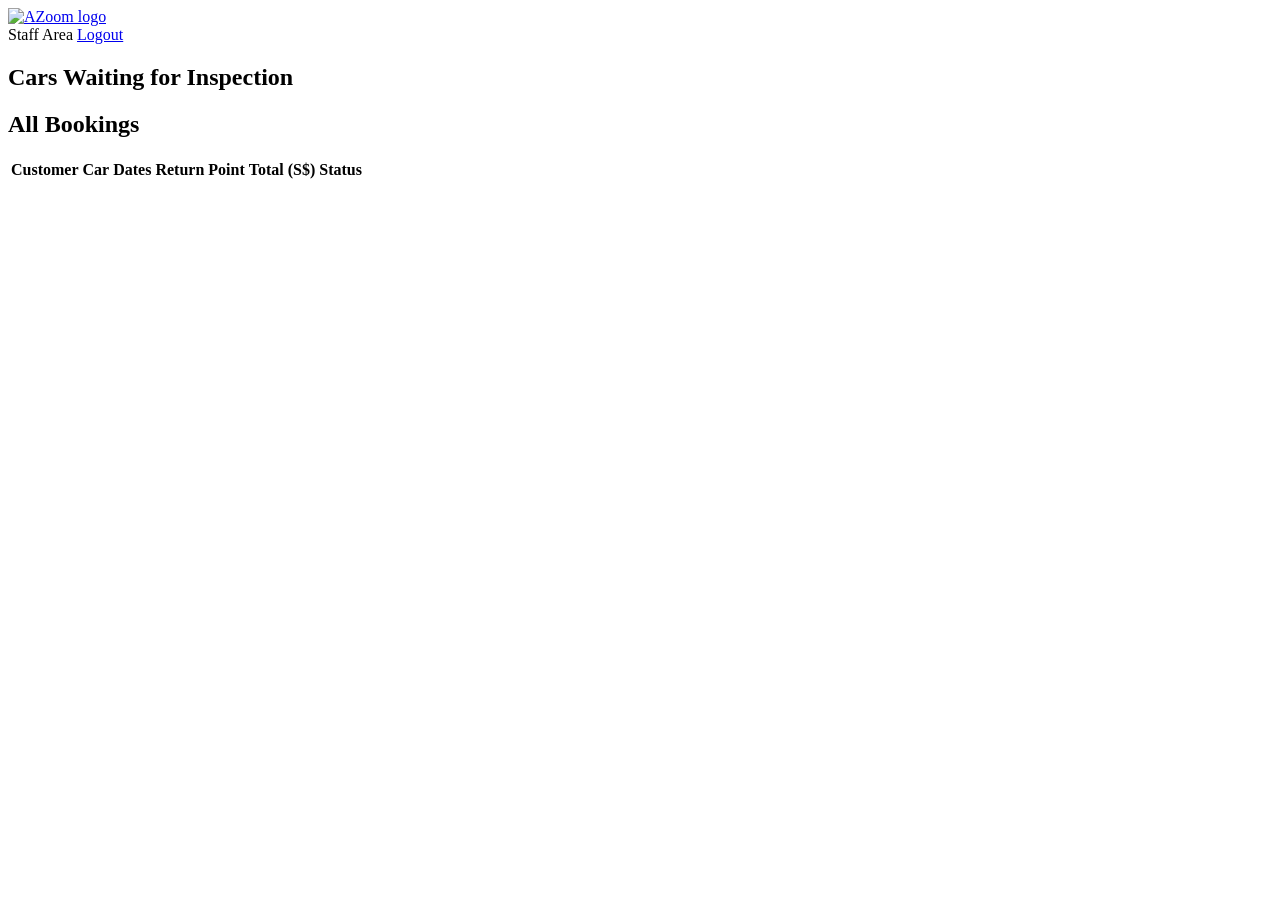
==== admin/index.html @ d725e36a "Deploy AZoom site" ====
<!DOCTYPE html>
<html lang="en">
<head>
  <meta charset="UTF-8">
  <meta name="viewport" content="width=device-width, initial-scale=1.0">
  <title>Staff | AZoom</title>
  <link rel="stylesheet" href="../css/style.css">
</head>
<body>

  <header class="topbar">
    <a class="logo" href="../index.html"><img src="../images/logo.png" alt="AZoom logo"></a>
    <nav class="menu">
      <span class="hello">Staff Area</span>
      <a href="#" onclick="logout()">Logout</a>
    </nav>
  </header>

  <main>
    <section class="section">
      <h2>Cars Waiting for Inspection</h2>
      <div id="inspect-list"></div>
    </section>

    <section class="section">
      <h2>All Bookings</h2>
      <div class="tablewrap">
        <table class="admin-table">
          <thead>
            <tr><th>Customer</th><th>Car</th><th>Dates</th><th>Return Point</th><th>Total (S$)</th><th>Status</th></tr>
          </thead>
          <tbody id="all-bookings"></tbody>
        </table>
      </div>
    </section>
  </main>

  <script src="../js/data.js"></script>
  <script src="../js/admin.js"></script>
</body>
</html>
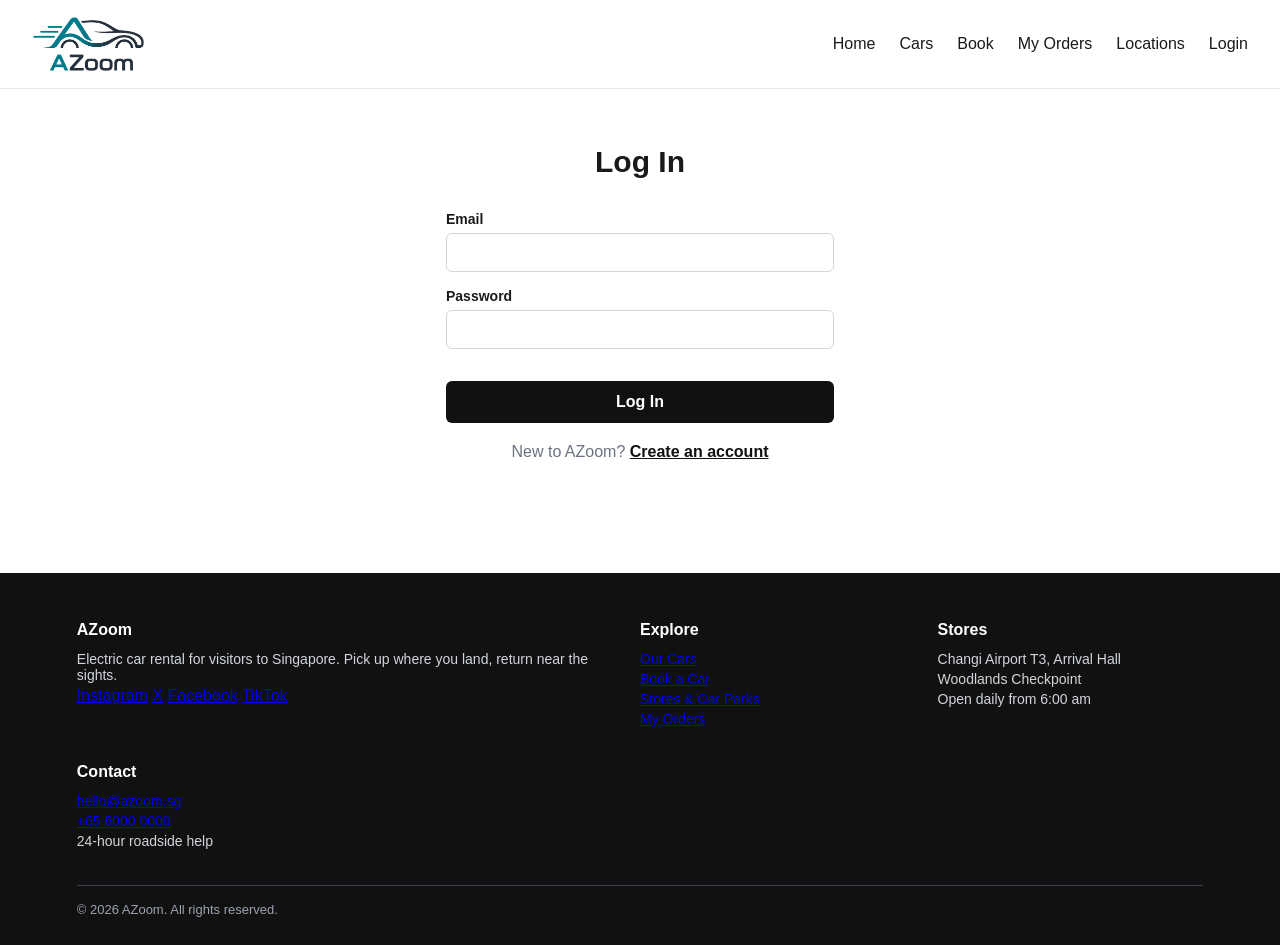
==== commit 4ee882eb: "Update AZoom site (v2)" ====
--- a/admin/index.html
+++ b/admin/index.html
@@ -4,6 +4,7 @@
   <meta charset="UTF-8">
   <meta name="viewport" content="width=device-width, initial-scale=1.0">
   <title>Staff | AZoom</title>
+  <link rel="stylesheet" href="https://fonts.googleapis.com/css2?family=Manrope:wght@400;500;600;700;800&display=swap">
   <link rel="stylesheet" href="../css/style.css">
 </head>
 <body>
@@ -12,19 +13,19 @@
     <a class="logo" href="../index.html"><img src="../images/logo.png" alt="AZoom logo"></a>
     <nav class="menu">
       <span class="hello">Staff Area</span>
-      <a href="#" onclick="logout()">Logout</a>
+      <a href="#" onclick="logout('../index.html')">Logout</a>
     </nav>
   </header>
 
-  <main>
-    <section class="section">
+  <main id="admin-area">
+    <section class="section narrow">
       <h2>Cars Waiting for Inspection</h2>
       <div id="inspect-list"></div>
     </section>
 
     <section class="section">
       <h2>All Bookings</h2>
-      <div class="tablewrap">
+      <div class="table-box">
         <table class="admin-table">
           <thead>
             <tr><th>Customer</th><th>Car</th><th>Dates</th><th>Return Point</th><th>Total (S$)</th><th>Status</th></tr>
--- a/css/style.css
+++ b/css/style.css
@@ -0,0 +1,465 @@
+/* ===== 全站颜色：白底、近黑文字、一个青绿强调色 ===== */
+:root {
+  --bg: #ffffff;
+  --text: #1a1a1a;
+  --grey: #6b7280;
+  --line: #e5e7eb;
+  --accent: #111111;        /* 强调色：黑。只用在按钮、链接、价格 */
+}
+
+* {
+  box-sizing: border-box;
+}
+
+body {
+  margin: 0;
+  background: var(--bg);
+  color: var(--text);
+  font-family: Arial, Helvetica, sans-serif;
+}
+
+/* ===== 顶栏：Logo 在左，导航在右 ===== */
+.topbar {
+  display: flex;
+  justify-content: space-between;
+  align-items: center;
+  padding: 16px 32px;
+  border-bottom: 1px solid var(--line);
+}
+
+.logo img {
+  height: 56px;      /* 只定高度，宽度按原图比例自动算 */
+  display: block;
+}
+
+.menu {
+  display: flex;
+  gap: 24px;
+}
+
+.menu a {
+  color: var(--text);
+  text-decoration: none;
+}
+
+.menu a:hover {
+  text-decoration: underline;   /* 强调色和文字同为黑色，悬停改用下划线提示 */
+}
+
+/* ===== 首页大图区（Hero） ===== */
+.hero {
+  min-height: 480px;
+  display: flex;
+  flex-direction: column;     /* 竖着排：标题、副标题、按钮 */
+  justify-content: flex-start;/* 主方向（竖）：靠上 */
+  align-items: flex-start;    /* 另一个方向（横）：靠左 */
+  text-align: left;
+  padding: 64px 6%;           /* 文字放在左上角那片天空里，不挡住车 */
+  color: #ffffff;
+  background-color: #334155;   /* 图片加载前的底色 */
+  /* 照片上盖一层半透明黑色，白字才看得清 */
+  /* 左边加深、右边透明：文字那一侧看得清，车那一侧保持原样 */
+  background-image: linear-gradient(to right, rgba(0, 0, 0, 0.6), rgba(0, 0, 0, 0)), url("../images/hero.jpg");
+  background-size: cover;
+  background-position: center;
+}
+
+.hero h1 {
+  font-size: 44px;
+  max-width: 520px;
+  margin: 0 0 12px;
+}
+
+.hero p {
+  font-size: 18px;
+  margin: 0 0 28px;
+  max-width: 420px;
+}
+
+/* 深色背景上的按钮：反过来用白底黑字 */
+.hero .btn {
+  background: #ffffff;
+  color: var(--accent);
+}
+
+/* ===== 按钮：全站唯一用强调色当底色的地方 ===== */
+.btn {
+  display: inline-block;
+  padding: 12px 28px;
+  background: var(--accent);
+  color: #ffffff;
+  text-decoration: none;
+  border-radius: 6px;
+  font-weight: bold;
+}
+
+.btn:hover {
+  opacity: 0.8;
+}
+
+/* ===== 普通内容区块 ===== */
+.section {
+  max-width: 1100px;
+  margin: 0 auto;
+  padding: 56px 16px;
+}
+
+.section h2 {
+  text-align: center;
+  font-size: 30px;
+  margin: 0 0 32px;
+}
+
+/* ===== 三个卖点：用 Grid 排成三列 ===== */
+.features {
+  display: grid;
+  grid-template-columns: repeat(3, 1fr);   /* 三列，每列一样宽 */
+  gap: 24px;
+}
+
+.feature {
+  border: 1px solid var(--line);
+  border-radius: 8px;
+  padding: 24px;
+}
+
+.feature h3 {
+  margin: 0 0 8px;
+  color: var(--accent);
+}
+
+.feature p {
+  margin: 0;
+  color: var(--grey);
+  line-height: 1.6;
+}
+
+/* ===== 车辆页：卡片用 Grid 排成三列 ===== */
+.car-grid {
+  display: grid;
+  grid-template-columns: repeat(3, 1fr);
+  gap: 24px;
+}
+
+.car-card {
+  border: 1px solid var(--line);
+  border-radius: 8px;
+  overflow: hidden;            /* 图片的直角不超出圆角 */
+}
+
+.car-card img {
+  width: 100%;
+  height: 180px;
+  object-fit: cover;           /* 图片铺满不变形 */
+  background: #e5e7eb;         /* 图片还没放时显示浅灰 */
+  display: block;
+}
+
+.car-info {
+  padding: 20px;
+}
+
+.car-info h3 {
+  margin: 4px 0 8px;
+}
+
+.car-info p {
+  margin: 0 0 6px;
+  color: var(--grey);
+}
+
+.tier {
+  font-size: 13px;
+  color: var(--accent);
+  font-weight: bold;
+}
+
+.car-info .price {
+  font-size: 24px;
+  font-weight: bold;
+  color: var(--accent);
+  margin-top: 12px;
+}
+
+.car-info .sub-price {
+  font-size: 13px;
+  margin-bottom: 16px;
+}
+
+/* ===== 订车表单 ===== */
+.narrow {
+  max-width: 640px;
+}
+
+.form h3 {
+  margin: 32px 0 8px;
+  padding-bottom: 8px;
+  border-bottom: 1px solid var(--line);
+}
+
+.form label {
+  display: block;          /* 标签单独占一行，输入框在它下面 */
+  margin: 16px 0 6px;
+  font-size: 14px;
+  font-weight: bold;
+}
+
+.form input,
+.form select {
+  width: 100%;
+  padding: 10px 12px;
+  border: 1px solid #d1d5db;
+  border-radius: 6px;
+  font-size: 15px;
+  background: #ffffff;
+}
+
+.form input:focus,
+.form select:focus {
+  outline: 2px solid var(--accent);   /* 正在填的那一栏加黑框 */
+}
+
+/* 两个输入框并排：用 Grid 分两列 */
+.row {
+  display: grid;
+  grid-template-columns: 1fr 1fr;
+  gap: 16px;
+}
+
+.total {
+  font-size: 22px;
+  font-weight: bold;
+  margin: 32px 0 16px;
+}
+
+.form .btn {
+  width: 100%;
+  border: none;
+  font-size: 16px;
+  cursor: pointer;
+}
+
+/* ===== 我的订单 ===== */
+.order {
+  border: 1px solid var(--line);
+  border-radius: 8px;
+  padding: 20px 24px;
+  margin-bottom: 16px;
+}
+
+.order-head {
+  display: flex;
+  justify-content: space-between;
+  align-items: center;
+}
+
+.order h3 {
+  margin: 0;
+}
+
+.order p {
+  margin: 6px 0;
+  color: var(--grey);
+}
+
+.order .btn {
+  margin-top: 12px;
+  border: none;
+  cursor: pointer;
+  font-size: 15px;
+}
+
+.status {
+  font-size: 13px;
+  font-weight: bold;
+  padding: 4px 10px;
+  border-radius: 20px;
+  background: #f3f4f6;
+}
+
+.hint {
+  color: var(--grey);
+}
+
+/* ===== 登录 / 注册 ===== */
+.small {
+  max-width: 420px;
+}
+
+.error {
+  color: #b91c1c;
+  min-height: 20px;
+  margin: 12px 0 0;
+}
+
+.switch {
+  text-align: center;
+  margin-top: 20px;
+  color: var(--grey);
+}
+
+.switch a {
+  color: var(--accent);
+  font-weight: bold;
+}
+
+.hello {
+  color: var(--grey);
+}
+
+/* ===== 员工页 ===== */
+.inspect-form label {
+  margin-top: 12px;
+}
+
+.tablewrap {
+  overflow-x: auto;       /* 手机上表格太宽时可以左右滑 */
+}
+
+.admin-table {
+  width: 100%;
+  border-collapse: collapse;
+  font-size: 14px;
+}
+
+.admin-table th,
+.admin-table td {
+  text-align: left;
+  padding: 10px 12px;
+  border-bottom: 1px solid var(--line);
+}
+
+.admin-table th {
+  background: #f9fafb;
+}
+
+/* ===== 手机和平板适配（媒体查询） ===== */
+
+/* 屏幕宽度不超过 900px（平板）：三列改两列 */
+@media (max-width: 900px) {
+  .car-grid {
+    grid-template-columns: repeat(2, 1fr);
+  }
+}
+
+/* 屏幕宽度不超过 600px（手机）：全部改成一列 */
+@media (max-width: 600px) {
+  .topbar {
+    flex-direction: column;     /* Logo 和导航上下排 */
+    gap: 12px;
+    padding: 12px 16px;
+  }
+
+  .menu {
+    flex-wrap: wrap;            /* 链接太多一行放不下就换行 */
+    justify-content: center;
+    gap: 12px 18px;
+  }
+
+  .hero h1 {
+    font-size: 30px;
+  }
+
+  .features,
+  .car-grid,
+  .row {
+    grid-template-columns: 1fr;
+  }
+}
+
+/* ===== 客户评价 ===== */
+.review {
+  background: #f9fafb;
+  border-radius: 8px;
+  padding: 24px;
+}
+
+.review p {
+  margin: 0 0 12px;
+  line-height: 1.6;
+}
+
+.stars {
+  letter-spacing: 2px;
+}
+
+.review .who {
+  color: var(--grey);
+  margin: 0;
+}
+
+/* ===== 门店与还车点 ===== */
+.loc-grid {
+  display: grid;
+  grid-template-columns: repeat(2, 1fr);
+  gap: 24px;
+}
+
+.loc-grid.four {
+  grid-template-columns: repeat(4, 1fr);
+}
+
+.loc {
+  border: 1px solid var(--line);
+  border-radius: 8px;
+  padding: 24px;
+}
+
+.loc h3 {
+  margin: 4px 0 8px;
+}
+
+.loc p {
+  margin: 4px 0;
+}
+
+.center {
+  text-align: center;
+  margin: -16px 0 32px;
+}
+
+/* ===== 页脚：三列 ===== */
+.site-footer {
+  background: #111111;
+  color: #d1d5db;
+  padding: 48px 6% 24px;
+  margin-top: 40px;
+}
+
+.footer-grid {
+  display: grid;
+  grid-template-columns: 2fr 1fr 1fr;   /* 第一列占两份，后两列各一份 */
+  gap: 32px;
+}
+
+.site-footer h4 {
+  color: #ffffff;
+  margin: 0 0 12px;
+}
+
+.site-footer p {
+  margin: 4px 0;
+  font-size: 14px;
+}
+
+.site-footer .copy {
+  border-top: 1px solid #374151;
+  margin-top: 32px;
+  padding-top: 16px;
+  font-size: 13px;
+  color: #9ca3af;
+}
+
+@media (max-width: 900px) {
+  .loc-grid.four {
+    grid-template-columns: repeat(2, 1fr);
+  }
+}
+
+@media (max-width: 600px) {
+  .loc-grid,
+  .loc-grid.four,
+  .footer-grid {
+    grid-template-columns: 1fr;
+  }
+}
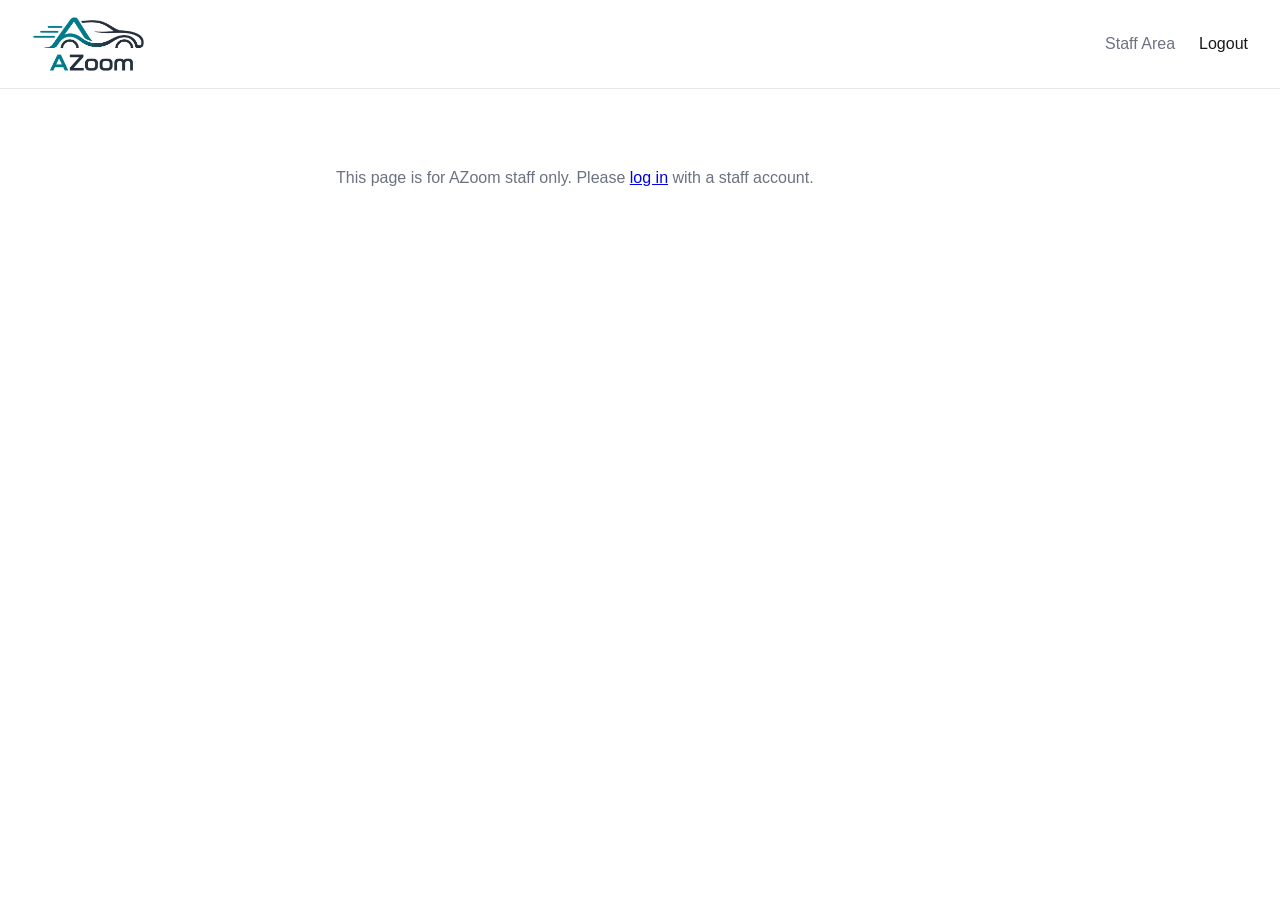
==== commit 896104a0: "Update AZoom site (v3): maps, CSS transitions, social links" ====
--- a/admin/index.html
+++ b/admin/index.html
@@ -13,7 +13,7 @@
     <a class="logo" href="../index.html"><img src="../images/logo.png" alt="AZoom logo"></a>
     <nav class="menu">
       <span class="hello">Staff Area</span>
-      <a href="#" onclick="logout('../index.html')">Logout</a>
+      <a href="../index.html" onclick="logout()">Logout</a>
     </nav>
   </header>
 
--- a/css/style.css
+++ b/css/style.css
@@ -1,140 +1,209 @@
-/* ===== 全站颜色：白底、近黑文字、一个青绿强调色 ===== */
-:root {
-  --bg: #ffffff;
-  --text: #1a1a1a;
-  --grey: #6b7280;
-  --line: #e5e7eb;
-  --accent: #111111;        /* 强调色：黑。只用在按钮、链接、价格 */
-}
-
 * {
   box-sizing: border-box;
 }
 
 body {
   margin: 0;
-  background: var(--bg);
-  color: var(--text);
-  font-family: Arial, Helvetica, sans-serif;
-}
-
-/* ===== 顶栏：Logo 在左，导航在右 ===== */
+  background: #ffffff;
+  color: #1a1a1a;
+  font-family: "Manrope", Arial, sans-serif;
+}
+
 .topbar {
   display: flex;
   justify-content: space-between;
   align-items: center;
   padding: 16px 32px;
-  border-bottom: 1px solid var(--line);
+  border-bottom: 1px solid #e5e7eb;
 }
 
 .logo img {
-  height: 56px;      /* 只定高度，宽度按原图比例自动算 */
+  height: 56px;
   display: block;
 }
 
 .menu {
   display: flex;
+  align-items: center;
   gap: 24px;
 }
 
 .menu a {
-  color: var(--text);
+  color: #1a1a1a;
   text-decoration: none;
+  font-weight: 500;
 }
 
 .menu a:hover {
-  text-decoration: underline;   /* 强调色和文字同为黑色，悬停改用下划线提示 */
-}
-
-/* ===== 首页大图区（Hero） ===== */
+  text-decoration: underline;
+}
+
+.hello {
+  color: #6b7280;
+}
+
+.btn {
+  display: inline-block;
+  padding: 14px 30px;
+  background-color: #111111;
+  color: #ffffff;
+  border: none;
+  border-radius: 999px;
+  font-family: inherit;
+  font-size: 15px;
+  font-weight: 700;
+  text-decoration: none;
+  cursor: pointer;
+  transition: background-color 0.3s ease;
+}
+
+.btn:hover {
+  background-color: #374151;
+}
+
+.hint {
+  color: #6b7280;
+}
+
 .hero {
-  min-height: 480px;
-  display: flex;
-  flex-direction: column;     /* 竖着排：标题、副标题、按钮 */
-  justify-content: flex-start;/* 主方向（竖）：靠上 */
-  align-items: flex-start;    /* 另一个方向（横）：靠左 */
-  text-align: left;
-  padding: 64px 6%;           /* 文字放在左上角那片天空里，不挡住车 */
+  height: 640px;
+  display: flex;
+  flex-direction: column;
+  justify-content: flex-start;
+  align-items: flex-start;
+  padding: 80px 6%;
   color: #ffffff;
-  background-color: #334155;   /* 图片加载前的底色 */
-  /* 照片上盖一层半透明黑色，白字才看得清 */
-  /* 左边加深、右边透明：文字那一侧看得清，车那一侧保持原样 */
-  background-image: linear-gradient(to right, rgba(0, 0, 0, 0.6), rgba(0, 0, 0, 0)), url("../images/hero.jpg");
+  background-color: #1e293b;
+  background-image: url("../images/hero.jpg");
   background-size: cover;
   background-position: center;
 }
 
+.hero .eyebrow {
+  font-size: 13px;
+  font-weight: 600;
+  text-transform: uppercase;
+  margin-bottom: 16px;
+}
+
 .hero h1 {
-  font-size: 44px;
-  max-width: 520px;
-  margin: 0 0 12px;
+  font-size: 60px;
+  font-weight: 800;
+  line-height: 1.05;
+  margin: 0 0 20px;
 }
 
 .hero p {
   font-size: 18px;
-  margin: 0 0 28px;
-  max-width: 420px;
-}
-
-/* 深色背景上的按钮：反过来用白底黑字 */
+  line-height: 1.6;
+  max-width: 460px;
+  margin: 0 0 32px;
+}
+
+.hero-actions {
+  display: flex;
+  flex-wrap: wrap;
+  gap: 12px;
+}
+
 .hero .btn {
-  background: #ffffff;
-  color: var(--accent);
-}
-
-/* ===== 按钮：全站唯一用强调色当底色的地方 ===== */
-.btn {
-  display: inline-block;
-  padding: 12px 28px;
-  background: var(--accent);
+  background-color: #ffffff;
+  color: #111111;
+}
+
+.hero .btn:hover {
+  background-color: #e5e7eb;
+}
+
+.hero .btn.btn-ghost {
+  background-color: transparent;
   color: #ffffff;
-  text-decoration: none;
-  border-radius: 6px;
-  font-weight: bold;
-}
-
-.btn:hover {
-  opacity: 0.8;
-}
-
-/* ===== 普通内容区块 ===== */
+  border: 1px solid #ffffff;
+}
+
+.hero .btn.btn-ghost:hover {
+  background-color: #374151;
+}
+
 .section {
   max-width: 1100px;
   margin: 0 auto;
-  padding: 56px 16px;
+  padding: 64px 16px;
 }
 
 .section h2 {
   text-align: center;
-  font-size: 30px;
-  margin: 0 0 32px;
-}
-
-/* ===== 三个卖点：用 Grid 排成三列 ===== */
-.features {
+  font-size: 34px;
+  font-weight: 800;
+  margin: 0 0 40px;
+}
+
+.narrow {
+  max-width: 640px;
+}
+
+.small {
+  max-width: 420px;
+}
+
+.band {
+  background: #f5f5f4;
+}
+
+.kicker {
+  display: block;
+  text-align: center;
+  font-size: 13px;
+  font-weight: 700;
+  text-transform: uppercase;
+  color: #6b7280;
+  margin-bottom: 10px;
+}
+
+.stats {
   display: grid;
-  grid-template-columns: repeat(3, 1fr);   /* 三列，每列一样宽 */
-  gap: 24px;
-}
-
-.feature {
-  border: 1px solid var(--line);
-  border-radius: 8px;
-  padding: 24px;
-}
-
-.feature h3 {
-  margin: 0 0 8px;
-  color: var(--accent);
-}
-
-.feature p {
+  grid-template-columns: repeat(4, 1fr);
+  border-bottom: 1px solid #e5e7eb;
+}
+
+.stats div {
+  padding: 36px 16px;
+  text-align: center;
+}
+
+.stats b {
+  display: block;
+  font-size: 36px;
+  font-weight: 800;
+}
+
+.stats span {
+  color: #6b7280;
+  font-size: 14px;
+}
+
+.steps {
+  display: grid;
+  grid-template-columns: repeat(4, 1fr);
+  gap: 32px;
+}
+
+.step-no {
+  font-size: 44px;
+  font-weight: 800;
+  color: #d6d3d1;
+}
+
+.step h3 {
+  margin: 12px 0 8px;
+}
+
+.step p {
   margin: 0;
-  color: var(--grey);
+  color: #6b7280;
   line-height: 1.6;
 }
 
-/* ===== 车辆页：卡片用 Grid 排成三列 ===== */
 .car-grid {
   display: grid;
   grid-template-columns: repeat(3, 1fr);
@@ -142,17 +211,22 @@
 }
 
 .car-card {
-  border: 1px solid var(--line);
+  border: 1px solid #e5e7eb;
   border-radius: 8px;
-  overflow: hidden;            /* 图片的直角不超出圆角 */
+  overflow: hidden;
+  transition: transform 0.3s ease;
+}
+
+.car-card:hover {
+  transform: translateY(-5px);
 }
 
 .car-card img {
   width: 100%;
   height: 180px;
-  object-fit: cover;           /* 图片铺满不变形 */
-  background: #e5e7eb;         /* 图片还没放时显示浅灰 */
+  object-fit: cover;
   display: block;
+  background: #e5e7eb;
 }
 
 .car-info {
@@ -165,19 +239,18 @@
 
 .car-info p {
   margin: 0 0 6px;
-  color: var(--grey);
+  color: #6b7280;
 }
 
 .tier {
   font-size: 13px;
-  color: var(--accent);
-  font-weight: bold;
+  font-weight: 700;
 }
 
 .car-info .price {
   font-size: 24px;
-  font-weight: bold;
-  color: var(--accent);
+  font-weight: 700;
+  color: #111111;
   margin-top: 12px;
 }
 
@@ -186,22 +259,96 @@
   margin-bottom: 16px;
 }
 
-/* ===== 订车表单 ===== */
-.narrow {
-  max-width: 640px;
+.center-link {
+  text-align: center;
+  margin: 32px 0 0;
+}
+
+.center-link a {
+  color: #1a1a1a;
+  font-weight: 700;
+}
+
+.reviews {
+  display: grid;
+  grid-template-columns: repeat(3, 1fr);
+  gap: 24px;
+}
+
+.review {
+  background: #ffffff;
+  border-radius: 12px;
+  padding: 28px;
+  transition: transform 0.3s ease;
+}
+
+.review:hover {
+  transform: translateY(-5px);
+}
+
+.review p {
+  margin: 0 0 12px;
+  line-height: 1.6;
+}
+
+.who {
+  display: flex;
+  align-items: center;
+  gap: 10px;
+  color: #6b7280;
+  font-size: 14px;
+}
+
+.avatar {
+  width: 36px;
+  height: 36px;
+  border-radius: 50%;
+  background: #111111;
+  color: #ffffff;
+  display: flex;
+  justify-content: center;
+  align-items: center;
+  font-weight: 700;
+}
+
+.cta {
+  background: #111111;
+  color: #ffffff;
+  text-align: center;
+  padding: 72px 16px;
+}
+
+.cta h2 {
+  font-size: 36px;
+  font-weight: 800;
+  margin: 0 0 12px;
+}
+
+.cta p {
+  margin: 0 0 28px;
+  color: #d1d5db;
+}
+
+.cta .btn {
+  background-color: #ffffff;
+  color: #111111;
+}
+
+.cta .btn:hover {
+  background-color: #e5e7eb;
 }
 
 .form h3 {
   margin: 32px 0 8px;
   padding-bottom: 8px;
-  border-bottom: 1px solid var(--line);
+  border-bottom: 1px solid #e5e7eb;
 }
 
 .form label {
-  display: block;          /* 标签单独占一行，输入框在它下面 */
+  display: block;
   margin: 16px 0 6px;
   font-size: 14px;
-  font-weight: bold;
+  font-weight: 700;
 }
 
 .form input,
@@ -210,16 +357,21 @@
   padding: 10px 12px;
   border: 1px solid #d1d5db;
   border-radius: 6px;
+  font-family: inherit;
   font-size: 15px;
   background: #ffffff;
 }
 
 .form input:focus,
 .form select:focus {
-  outline: 2px solid var(--accent);   /* 正在填的那一栏加黑框 */
-}
-
-/* 两个输入框并排：用 Grid 分两列 */
+  outline: 2px solid #111111;
+}
+
+.form .btn {
+  width: 100%;
+  margin-top: 16px;
+}
+
 .row {
   display: grid;
   grid-template-columns: 1fr 1fr;
@@ -228,20 +380,28 @@
 
 .total {
   font-size: 22px;
-  font-weight: bold;
-  margin: 32px 0 16px;
-}
-
-.form .btn {
-  width: 100%;
-  border: none;
-  font-size: 16px;
-  cursor: pointer;
-}
-
-/* ===== 我的订单 ===== */
+  font-weight: 700;
+  margin: 32px 0 0;
+}
+
+.error {
+  color: #b91c1c;
+  margin: 12px 0 0;
+}
+
+.switch {
+  text-align: center;
+  margin-top: 20px;
+  color: #6b7280;
+}
+
+.switch a {
+  color: #111111;
+  font-weight: 700;
+}
+
 .order {
-  border: 1px solid var(--line);
+  border: 1px solid #e5e7eb;
   border-radius: 8px;
   padding: 20px 24px;
   margin-bottom: 16px;
@@ -259,61 +419,57 @@
 
 .order p {
   margin: 6px 0;
-  color: var(--grey);
+  color: #6b7280;
 }
 
 .order .btn {
   margin-top: 12px;
-  border: none;
-  cursor: pointer;
-  font-size: 15px;
 }
 
 .status {
   font-size: 13px;
-  font-weight: bold;
+  font-weight: 700;
   padding: 4px 10px;
   border-radius: 20px;
   background: #f3f4f6;
 }
 
-.hint {
-  color: var(--grey);
-}
-
-/* ===== 登录 / 注册 ===== */
-.small {
-  max-width: 420px;
-}
-
-.error {
-  color: #b91c1c;
-  min-height: 20px;
-  margin: 12px 0 0;
-}
-
-.switch {
+.loc-grid {
+  display: grid;
+  grid-template-columns: repeat(2, 1fr);
+  gap: 24px;
+}
+
+.loc-grid.four {
+  grid-template-columns: repeat(4, 1fr);
+}
+
+.loc {
+  border: 1px solid #e5e7eb;
+  border-radius: 8px;
+  padding: 24px;
+  transition: transform 0.3s ease;
+}
+
+.loc:hover {
+  transform: translateY(-5px);
+}
+
+.loc h3 {
+  margin: 4px 0 8px;
+}
+
+.loc p {
+  margin: 4px 0;
+}
+
+.intro {
   text-align: center;
-  margin-top: 20px;
-  color: var(--grey);
-}
-
-.switch a {
-  color: var(--accent);
-  font-weight: bold;
-}
-
-.hello {
-  color: var(--grey);
-}
-
-/* ===== 员工页 ===== */
-.inspect-form label {
-  margin-top: 12px;
-}
-
-.tablewrap {
-  overflow-x: auto;       /* 手机上表格太宽时可以左右滑 */
+  margin: -16px 0 32px;
+}
+
+.table-box {
+  overflow: auto;
 }
 
 .admin-table {
@@ -326,113 +482,29 @@
 .admin-table td {
   text-align: left;
   padding: 10px 12px;
-  border-bottom: 1px solid var(--line);
+  border-bottom: 1px solid #e5e7eb;
 }
 
 .admin-table th {
   background: #f9fafb;
 }
 
-/* ===== 手机和平板适配（媒体查询） ===== */
-
-/* 屏幕宽度不超过 900px（平板）：三列改两列 */
-@media (max-width: 900px) {
-  .car-grid {
-    grid-template-columns: repeat(2, 1fr);
-  }
-}
-
-/* 屏幕宽度不超过 600px（手机）：全部改成一列 */
-@media (max-width: 600px) {
-  .topbar {
-    flex-direction: column;     /* Logo 和导航上下排 */
-    gap: 12px;
-    padding: 12px 16px;
-  }
-
-  .menu {
-    flex-wrap: wrap;            /* 链接太多一行放不下就换行 */
-    justify-content: center;
-    gap: 12px 18px;
-  }
-
-  .hero h1 {
-    font-size: 30px;
-  }
-
-  .features,
-  .car-grid,
-  .row {
-    grid-template-columns: 1fr;
-  }
-}
-
-/* ===== 客户评价 ===== */
-.review {
-  background: #f9fafb;
-  border-radius: 8px;
-  padding: 24px;
-}
-
-.review p {
-  margin: 0 0 12px;
-  line-height: 1.6;
-}
-
-.stars {
-  letter-spacing: 2px;
-}
-
-.review .who {
-  color: var(--grey);
-  margin: 0;
-}
-
-/* ===== 门店与还车点 ===== */
-.loc-grid {
-  display: grid;
-  grid-template-columns: repeat(2, 1fr);
-  gap: 24px;
-}
-
-.loc-grid.four {
-  grid-template-columns: repeat(4, 1fr);
-}
-
-.loc {
-  border: 1px solid var(--line);
-  border-radius: 8px;
-  padding: 24px;
-}
-
-.loc h3 {
-  margin: 4px 0 8px;
-}
-
-.loc p {
-  margin: 4px 0;
-}
-
-.center {
-  text-align: center;
-  margin: -16px 0 32px;
-}
-
-/* ===== 页脚：三列 ===== */
 .site-footer {
   background: #111111;
   color: #d1d5db;
   padding: 48px 6% 24px;
-  margin-top: 40px;
 }
 
 .footer-grid {
   display: grid;
-  grid-template-columns: 2fr 1fr 1fr;   /* 第一列占两份，后两列各一份 */
+  grid-template-columns: 2fr 1fr 1fr 1fr;
   gap: 32px;
-}
-
-.site-footer h4 {
+  padding-bottom: 32px;
+  border-bottom: 1px solid #374151;
+}
+
+.site-footer h3 {
+  font-size: 16px;
   color: #ffffff;
   margin: 0 0 12px;
 }
@@ -442,24 +514,87 @@
   font-size: 14px;
 }
 
+.site-footer a {
+  color: #d1d5db;
+  text-decoration: none;
+}
+
+.site-footer a:hover {
+  color: #ffffff;
+  text-decoration: underline;
+}
+
+.social {
+  display: flex;
+  flex-wrap: wrap;
+  gap: 8px;
+  margin-top: 16px;
+}
+
+.social a {
+  border: 1px solid #4b5563;
+  border-radius: 6px;
+  padding: 6px 12px;
+  font-size: 13px;
+}
+
 .site-footer .copy {
-  border-top: 1px solid #374151;
-  margin-top: 32px;
-  padding-top: 16px;
+  margin-top: 16px;
   font-size: 13px;
   color: #9ca3af;
 }
 
 @media (max-width: 900px) {
-  .loc-grid.four {
+  .hero {
+    height: 480px;
+  }
+
+  .stats,
+  .steps,
+  .car-grid,
+  .loc-grid.four,
+  .footer-grid {
     grid-template-columns: repeat(2, 1fr);
   }
 }
 
 @media (max-width: 600px) {
+  .topbar {
+    flex-direction: column;
+    gap: 12px;
+    padding: 12px 16px;
+  }
+
+  .menu {
+    flex-wrap: wrap;
+    justify-content: center;
+    gap: 12px 18px;
+  }
+
+  .hero {
+    padding: 48px 6%;
+  }
+
+  .hero h1 {
+    font-size: 38px;
+  }
+
+  .steps,
+  .car-grid,
+  .reviews,
+  .row,
   .loc-grid,
   .loc-grid.four,
   .footer-grid {
     grid-template-columns: 1fr;
   }
 }
+
+.map {
+  width: 100%;
+  height: 200px;
+  border: none;
+  border-radius: 8px;
+  margin-top: 12px;
+  display: block;
+}
